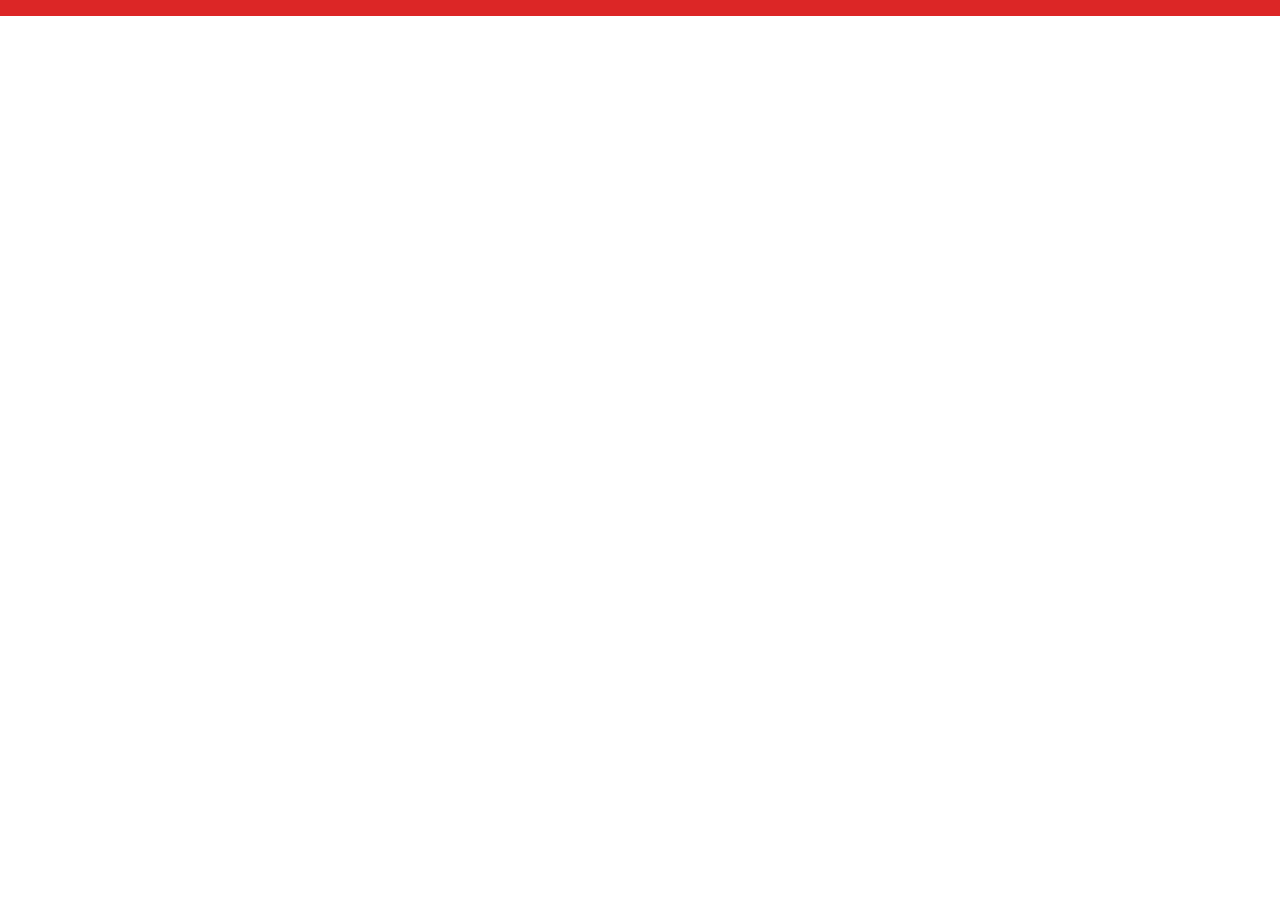
==== index.html @ 54d31bce "Add files via upload" ====
<!doctype html>
<html lang="en">
  <head>
    <meta charset="utf-8">
    <meta name="viewport" content="width=device-width, initial-scale=1">
    <title>Site Barão Antonina</title>

    <!-- Bootstrap 5 CSS -->
    <link href="https://cdn.jsdelivr.net/npm/bootstrap@5.3.2/dist/css/bootstrap.min.css" rel="stylesheet">
    <!-- Bootstrap Icons -->
    <link rel="stylesheet" href="https://cdn.jsdelivr.net/npm/bootstrap-icons@1.11.1/font/bootstrap-icons.css">
    <!-- Google Fonts -->
    <link href="https://fonts.googleapis.com/css2?family=Inter:wght@300;400;500;600;700&family=Playfair+Display:wght@700;800&display=swap" rel="stylesheet">
    
    <link href="https://cdn.jsdelivr.net/npm/bootstrap@5.3.8/dist/css/bootstrap.min.css" rel="stylesheet" integrity="sha384-sRIl4kxILFvY47J16cr9ZwB07vP4J8+LH7qKQnuqkuIAvNWLzeN8tE5YBujZqJLB" crossorigin="anonymous">
  
    <style>
        body{
            font-family: 'Inter', sans-serif;
            background-color: white;
        }

        .breaking-news{
            background: #dc2626;
            color: white;
            padding: 0.5rem 0;
            font-size: 0.0rem;
        }

        .ticker-wrap{
            overflow: hidden;
            white-space: nowrap;
        }

        .ticker {
            display: inline-block;
            animation: ticker 30s linear infinite;
        }

        @keyframes ticker{
            0% {transform: translateX(100%);}
            100% {transform: translateX(-100%);}
        }
    </style>



</head>
  <body>

    <!--Breaking news ticker-->
    <div class ="breaking-news">
        <div class="container">
            <div class="d-flex alingn-items-center">
                <span class="badge bg-white text-danger me-3">Última Notícia</span>
                <div class="ticker">
                    📰 Última notícia do colégio. 👀 Confira o site.
                </div>

            </div>
        </div>
    </div>
   




    <script src="https://cdn.jsdelivr.net/npm/bootstrap@5.3.8/dist/js/bootstrap.bundle.min.js" integrity="sha384-FKyoEForCGlyvwx9Hj09JcYn3nv7wiPVlz7YYwJrWVcXK/BmnVDxM+D2scQbITxI" crossorigin="anonymous"></script>
  </body>
</html>
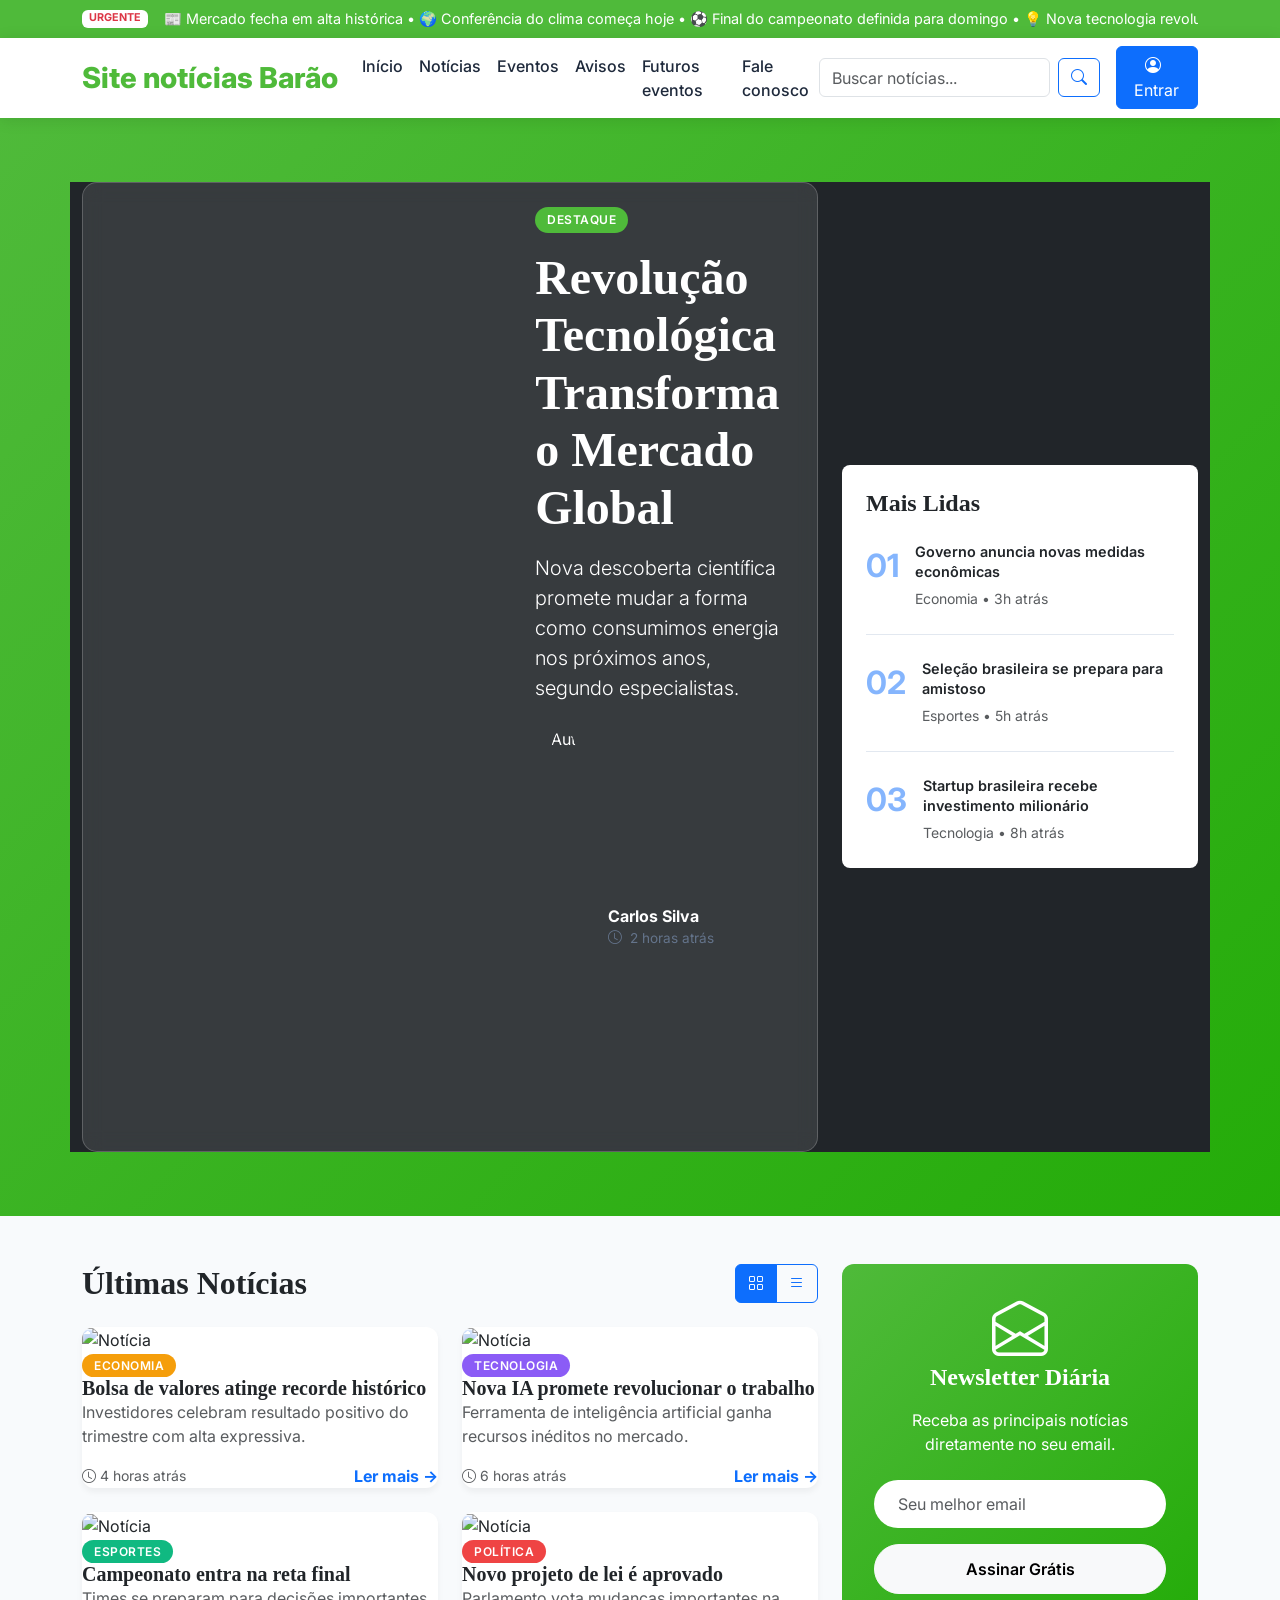
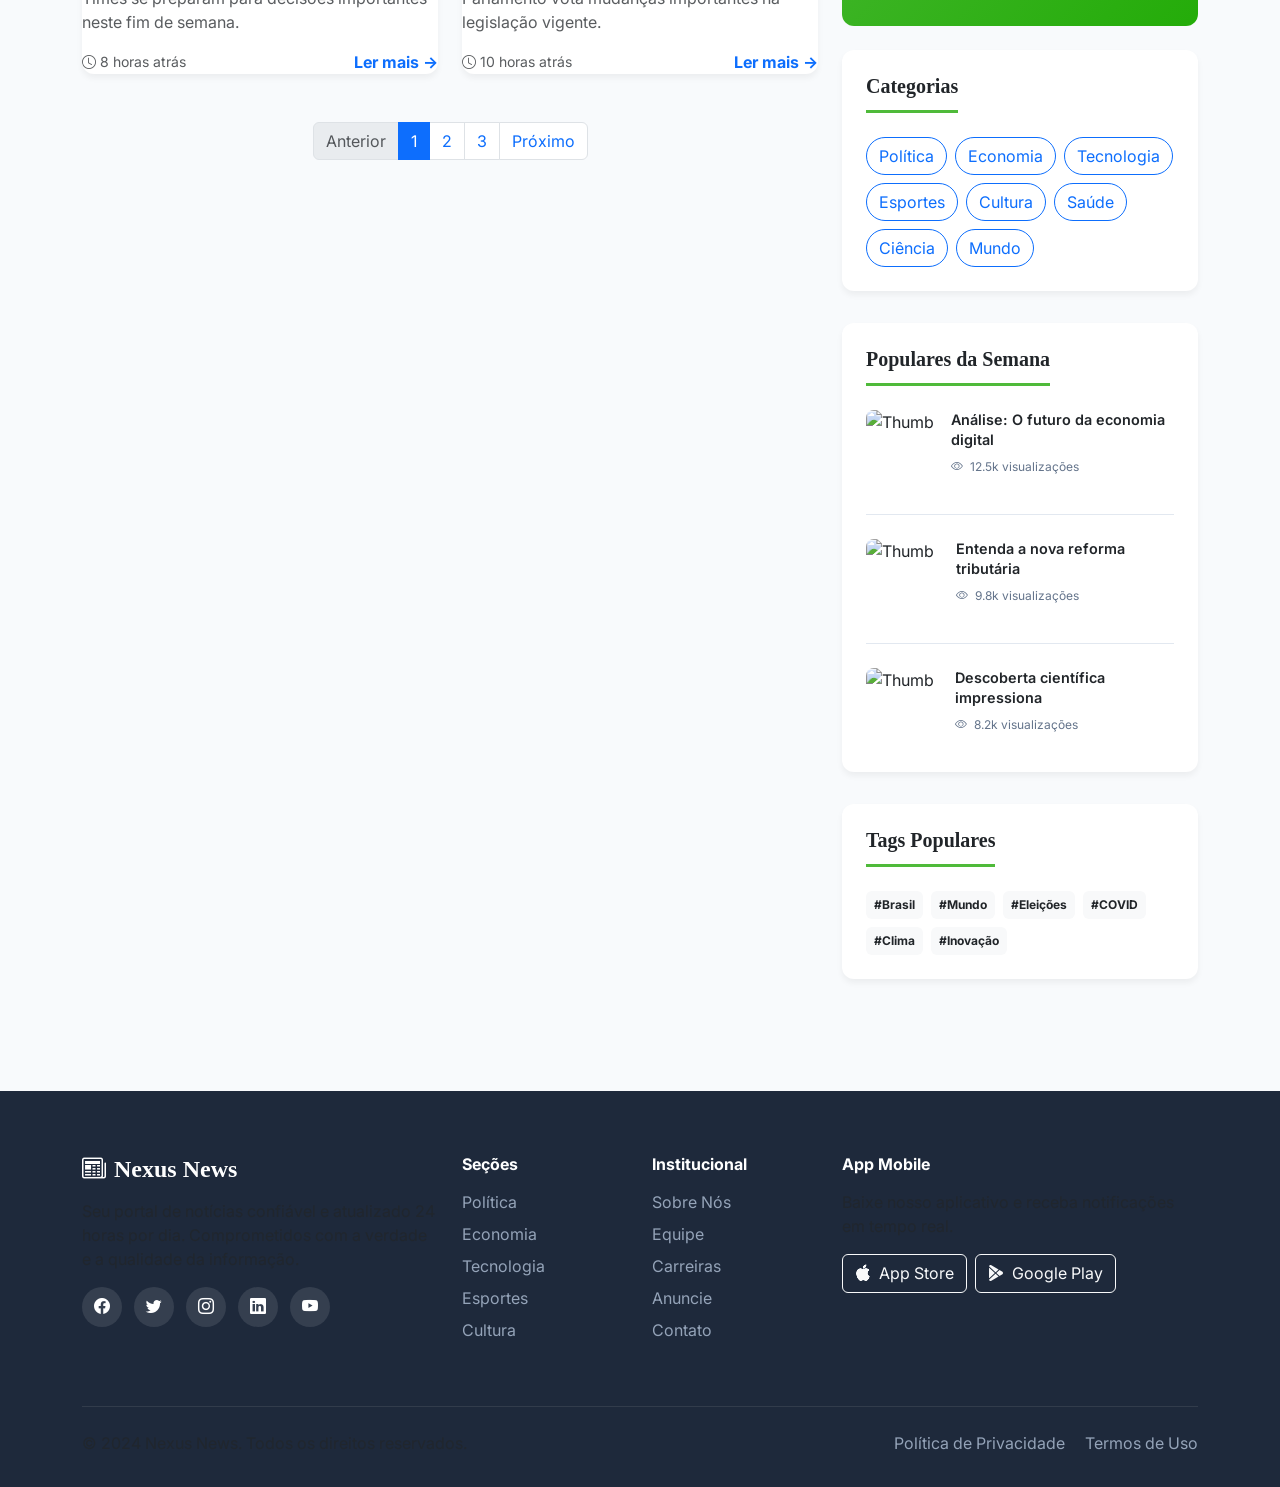
==== commit 27457443: "Add files via upload" ====
--- a/index.html
+++ b/index.html
@@ -1,10 +1,10 @@
-<!doctype html>
-<html lang="en">
-  <head>
-    <meta charset="utf-8">
-    <meta name="viewport" content="width=device-width, initial-scale=1">
-    <title>Site Barão Antonina</title>
-
+<!DOCTYPE html>
+<html lang="pt-BR">
+<head>
+    <meta charset="UTF-8">
+    <meta name="viewport" content="width=device-width, initial-scale=1.0">
+    <title>Nexus News - Notícias em Tempo Real</title>
+    
     <!-- Bootstrap 5 CSS -->
     <link href="https://cdn.jsdelivr.net/npm/bootstrap@5.3.2/dist/css/bootstrap.min.css" rel="stylesheet">
     <!-- Bootstrap Icons -->
@@ -12,22 +12,229 @@
     <!-- Google Fonts -->
     <link href="https://fonts.googleapis.com/css2?family=Inter:wght@300;400;500;600;700&family=Playfair+Display:wght@700;800&display=swap" rel="stylesheet">
     
-    <link href="https://cdn.jsdelivr.net/npm/bootstrap@5.3.8/dist/css/bootstrap.min.css" rel="stylesheet" integrity="sha384-sRIl4kxILFvY47J16cr9ZwB07vP4J8+LH7qKQnuqkuIAvNWLzeN8tE5YBujZqJLB" crossorigin="anonymous">
-  
     <style>
-        body{
+        :root {
+            --primary-color: #4fba3a;
+            --secondary-color: #24ac09;
+            --accent-color: #ffffff;
+            --dark-color: #1e293b;
+            --light-bg: #f8fafc;
+        }
+
+        body {
             font-family: 'Inter', sans-serif;
-            background-color: white;
-        }
-
-        .breaking-news{
-            background: #dc2626;
+            background-color: var(--light-bg);
+        }
+
+        h1, h2, h3, h4, h5 {
+            font-family: 'Playfair Display', serif;
+        }
+
+        /* Navbar */
+        .navbar {
+            box-shadow: 0 2px 15px rgba(0,0,0,0.1);
+            background: white !important;
+        }
+
+        .navbar-brand {
+            font-weight: 800;
+            font-size: 1.8rem;
+            color: var(--primary-color) !important;
+        }
+
+        .nav-link {
+            font-weight: 500;
+            color: var(--dark-color) !important;
+            transition: color 0.3s;
+        }
+
+        .nav-link:hover {
+            color: var(--primary-color) !important;
+        }
+
+        /* Hero Section */
+        .hero-section {
+            background: linear-gradient(135deg, var(--primary-color) 0%, var(--secondary-color) 100%);
+            color: white;
+            padding: 4rem 0;
+            margin-bottom: 3rem;
+        }
+
+        .hero-card {
+            background: rgba(255,255,255,0.1);
+            backdrop-filter: blur(10px);
+            border-radius: 15px;
+            overflow: hidden;
+            border: 1px solid rgba(255,255,255,0.2);
+        }
+
+        .hero-card img {
+            height: 400px;
+            object-fit: cover;
+        }
+
+        /* News Cards */
+        .news-card {
+            background: white;
+            border-radius: 12px;
+            overflow: hidden;
+            box-shadow: 0 4px 6px rgba(0,0,0,0.05);
+            transition: transform 0.3s, box-shadow 0.3s;
+            height: 100%;
+            border: none;
+        }
+
+        .news-card:hover {
+            transform: translateY(-5px);
+            box-shadow: 0 12px 24px rgba(0,0,0,0.1);
+        }
+
+        .news-card img {
+            height: 220px;
+            object-fit: cover;
+        }
+
+        .category-badge {
+            background: var(--primary-color);
+            color: white;
+            padding: 0.25rem 0.75rem;
+            border-radius: 20px;
+            font-size: 0.75rem;
+            font-weight: 600;
+            text-transform: uppercase;
+            letter-spacing: 0.5px;
+        }
+
+        .category-tech { background: #8b5cf6; }
+        .category-politics { background: #ef4444; }
+        .category-sports { background: #10b981; }
+        .category-business { background: #f59e0b; }
+
+        /* Sidebar */
+        .sidebar-widget {
+            background: white;
+            border-radius: 12px;
+            padding: 1.5rem;
+            margin-bottom: 2rem;
+            box-shadow: 0 4px 6px rgba(0,0,0,0.05);
+        }
+
+        .widget-title {
+            font-weight: 700;
+            margin-bottom: 1.5rem;
+            padding-bottom: 0.75rem;
+            border-bottom: 3px solid var(--primary-color);
+            display: inline-block;
+        }
+
+        .news-list-item {
+            display: flex;
+            gap: 1rem;
+            margin-bottom: 1.5rem;
+            padding-bottom: 1.5rem;
+            border-bottom: 1px solid #e2e8f0;
+        }
+
+        .news-list-item:last-child {
+            border-bottom: none;
+            margin-bottom: 0;
+            padding-bottom: 0;
+        }
+
+        .news-list-item img {
+            width: 80px;
+            height: 80px;
+            object-fit: cover;
+            border-radius: 8px;
+        }
+
+        .news-list-item h6 {
+            font-size: 0.9rem;
+            font-weight: 600;
+            line-height: 1.4;
+            margin-bottom: 0.5rem;
+        }
+
+        .news-list-item .meta {
+            font-size: 0.75rem;
+            color: #64748b;
+        }
+
+        /* Newsletter */
+        .newsletter-box {
+            background: linear-gradient(135deg, var(--primary-color), var(--secondary-color));
+            color: white;
+            border-radius: 12px;
+            padding: 2rem;
+            text-align: center;
+        }
+
+        .newsletter-box input {
+            border-radius: 25px;
+            border: none;
+            padding: 0.75rem 1.5rem;
+        }
+
+        .newsletter-box button {
+            border-radius: 25px;
+            padding: 0.75rem 2rem;
+            font-weight: 600;
+        }
+
+        /* Footer */
+        footer {
+            background: var(--dark-color);
+            color: white;
+            padding: 4rem 0 2rem;
+            margin-top: 5rem;
+        }
+
+        .footer-link {
+            color: #94a3b8;
+            text-decoration: none;
+            transition: color 0.3s;
+        }
+
+        .footer-link:hover {
+            color: white;
+        }
+
+        .social-icon {
+            width: 40px;
+            height: 40px;
+            background: rgba(255,255,255,0.1);
+            border-radius: 50%;
+            display: inline-flex;
+            align-items: center;
+            justify-content: center;
+            color: white;
+            margin-right: 0.5rem;
+            transition: background 0.3s;
+        }
+
+        .social-icon:hover {
+            background: var(--primary-color);
+            color: white;
+        }
+
+        /* Date Badge */
+        .date-badge {
+            color: #64748b;
+            font-size: 0.85rem;
+            display: flex;
+            align-items: center;
+            gap: 0.5rem;
+        }
+
+        /* Breaking News Ticker */
+        .breaking-news {
+            background: #4fba3a;
             color: white;
             padding: 0.5rem 0;
-            font-size: 0.0rem;
-        }
-
-        .ticker-wrap{
+            font-size: 0.9rem;
+        }
+
+        .ticker-wrap {
             overflow: hidden;
             white-space: nowrap;
         }
@@ -37,34 +244,379 @@
             animation: ticker 30s linear infinite;
         }
 
-        @keyframes ticker{
-            0% {transform: translateX(100%);}
-            100% {transform: translateX(-100%);}
+        @keyframes ticker {
+            0% { transform: translateX(100%); }
+            100% { transform: translateX(-100%); }
+        }
+
+        /* Responsive */
+        @media (max-width: 768px) {
+            .hero-card img {
+                height: 250px;
+            }
         }
     </style>
-
-
-
 </head>
-  <body>
-
-    <!--Breaking news ticker-->
-    <div class ="breaking-news">
+<body>
+
+    <!-- Breaking News Ticker -->
+    <div class="breaking-news">
         <div class="container">
-            <div class="d-flex alingn-items-center">
-                <span class="badge bg-white text-danger me-3">Última Notícia</span>
-                <div class="ticker">
-                    📰 Última notícia do colégio. 👀 Confira o site.
-                </div>
-
+            <div class="d-flex align-items-center">
+                <span class="badge bg-white text-danger me-3">URGENTE</span>
+                <div class="ticker-wrap flex-grow-1">
+                    <div class="ticker">
+                        📰 Mercado fecha em alta histórica • 🌍 Conferência do clima começa hoje • ⚽ Final do campeonato definida para domingo • 💡 Nova tecnologia revoluciona setor de energia
+                    </div>
+                </div>
             </div>
         </div>
     </div>
-   
-
-
-
-
-    <script src="https://cdn.jsdelivr.net/npm/bootstrap@5.3.8/dist/js/bootstrap.bundle.min.js" integrity="sha384-FKyoEForCGlyvwx9Hj09JcYn3nv7wiPVlz7YYwJrWVcXK/BmnVDxM+D2scQbITxI" crossorigin="anonymous"></script>
-  </body>
-</html>+
+    <!-- Navbar -->
+    <nav class="navbar navbar-expand-lg navbar-light sticky-top">
+        <div class="container">
+            <a class="navbar-brand" href="#">
+                <img src="C:\Users\aluno\Downloads\Logo_Bola_PNG (2).png" alt="" width="30px">Site notícias Barão
+            </a>
+            <button class="navbar-toggler" type="button" data-bs-toggle="collapse" data-bs-target="#navbarNav">
+                <span class="navbar-toggler-icon"></span>
+            </button>
+            <div class="collapse navbar-collapse" id="navbarNav">
+                <ul class="navbar-nav me-auto mb-2 mb-lg-0">
+                    <li class="nav-item">
+                        <a class="nav-link active" href="#">Início</a>
+                    </li>
+                    <li class="nav-item">
+                        <a class="nav-link" href="#">Notícias</a>
+                    </li>
+                    <li class="nav-item">
+                        <a class="nav-link" href="#">Eventos</a>
+                    </li>
+                    <li class="nav-item">
+                        <a class="nav-link" href="#">Avisos</a>
+                    </li>
+                    <li class="nav-item">
+                        <a class="nav-link" href="#">Futuros eventos</a>
+                    </li>
+                    <li class="nav-item">
+                        <a class="nav-link" href="#">Fale conosco</a>
+                    </li>
+                </ul>
+                <form class="d-flex" role="search">
+                    <input class="form-control me-2" type="search" placeholder="Buscar notícias..." aria-label="Search">
+                    <button class="btn btn-outline-primary" type="submit"><i class="bi bi-search"></i></button>
+                </form>
+                <div class="ms-3">
+                    <button class="btn btn-primary"><i class="bi bi-person-circle me-2"></i>Entrar</button>
+                </div>
+            </div>
+        </div>
+    </nav>
+
+    <!-- Hero Section -->
+    <section class="hero-section">
+        <div class="container">
+            <div class="row align-items-center bg-dark" >
+                <div class="col-lg-8">
+                    <div class="hero-card">
+                        <div class="row g-0">
+                            <div class="col-md-7">
+                               <img src="C:\Users\aluno\Downloads\Logo_Bola_PNG (2).png" alt=""  class="img-fluid">
+                            </div>
+                            <div class="col-md-5 p-4 d-flex flex-column justify-content-center">
+                                <span class="category-badge mb-3 align-self-start">Destaque</span>
+                                <h1 class="display-5 fw-bold mb-3">Revolução Tecnológica Transforma o Mercado Global</h1>
+                                <p class="lead mb-4">Nova descoberta científica promete mudar a forma como consumimos energia nos próximos anos, segundo especialistas.</p>
+                                <div class="d-flex align-items-center gap-3">
+                                    <img src="https://i.pravatar.cc/40?img=12" class="rounded-circle" alt="Autor">
+                                    <div>
+                                        <div class="fw-bold">Carlos Silva</div>
+                                        <div class="date-badge"><i class="bi bi-clock"></i> 2 horas atrás</div>
+                                    </div>
+                                </div>
+                            </div>
+                        </div>
+                    </div>
+                </div>
+                <div class="col-lg-4 mt-4 mt-lg-0">
+                    <div class="bg-white text-dark p-4 rounded-3 h-100">
+                        <h4 class="fw-bold mb-4">Mais Lidas</h4>
+                        <div class="news-list-item">
+                            <span class="fs-2 fw-bold text-primary opacity-50">01</span>
+                            <div>
+                                <h6 class="mb-1">Governo anuncia novas medidas econômicas</h6>
+                                <small class="text-muted">Economia • 3h atrás</small>
+                            </div>
+                        </div>
+                        <div class="news-list-item">
+                            <span class="fs-2 fw-bold text-primary opacity-50">02</span>
+                            <div>
+                                <h6 class="mb-1">Seleção brasileira se prepara para amistoso</h6>
+                                <small class="text-muted">Esportes • 5h atrás</small>
+                            </div>
+                        </div>
+                        <div class="news-list-item">
+                            <span class="fs-2 fw-bold text-primary opacity-50">03</span>
+                            <div>
+                                <h6 class="mb-1">Startup brasileira recebe investimento milionário</h6>
+                                <small class="text-muted">Tecnologia • 8h atrás</small>
+                            </div>
+                        </div>
+                    </div>
+                </div>
+            </div>
+        </div>
+    </section>
+
+    <!-- Main Content -->
+    <div class="container">
+        <div class="row">
+            <!-- News Grid -->
+            <div class="col-lg-8">
+                <div class="d-flex justify-content-between align-items-center mb-4">
+                    <h2 class="fw-bold mb-0">Últimas Notícias</h2>
+                    <div class="btn-group">
+                        <button class="btn btn-outline-primary active"><i class="bi bi-grid"></i></button>
+                        <button class="btn btn-outline-primary"><i class="bi bi-list"></i></button>
+                    </div>
+                </div>
+
+                <div class="row g-4">
+                    <!-- News Card 1 -->
+                    <div class="col-md-6">
+                        <div class="news-card">
+                            <img src="https://images.unsplash.com/photo-1486406146926-c627a92ad1ab?w=600&h=400&fit=crop" class="card-img-top" alt="Notícia">
+                            <div class="card-body">
+                                <span class="category-badge category-business mb-2">Economia</span>
+                                <h5 class="card-title fw-bold">Bolsa de valores atinge recorde histórico</h5>
+                                <p class="card-text text-muted">Investidores celebram resultado positivo do trimestre com alta expressiva.</p>
+                                <div class="d-flex justify-content-between align-items-center mt-3">
+                                    <small class="text-muted"><i class="bi bi-clock me-1"></i>4 horas atrás</small>
+                                    <a href="#" class="text-primary text-decoration-none fw-bold">Ler mais →</a>
+                                </div>
+                            </div>
+                        </div>
+                    </div>
+
+                    <!-- News Card 2 -->
+                    <div class="col-md-6">
+                        <div class="news-card">
+                            <img src="https://images.unsplash.com/photo-1519389950473-47ba0277781c?w=600&h=400&fit=crop" class="card-img-top" alt="Notícia">
+                            <div class="card-body">
+                                <span class="category-badge category-tech mb-2">Tecnologia</span>
+                                <h5 class="card-title fw-bold">Nova IA promete revolucionar o trabalho</h5>
+                                <p class="card-text text-muted">Ferramenta de inteligência artificial ganha recursos inéditos no mercado.</p>
+                                <div class="d-flex justify-content-between align-items-center mt-3">
+                                    <small class="text-muted"><i class="bi bi-clock me-1"></i>6 horas atrás</small>
+                                    <a href="#" class="text-primary text-decoration-none fw-bold">Ler mais →</a>
+                                </div>
+                            </div>
+                        </div>
+                    </div>
+
+                    <!-- News Card 3 -->
+                    <div class="col-md-6">
+                        <div class="news-card">
+                            <img src="https://images.unsplash.com/photo-1461896836934-ffe607ba8211?w=600&h=400&fit=crop" class="card-img-top" alt="Notícia">
+                            <div class="card-body">
+                                <span class="category-badge category-sports mb-2">Esportes</span>
+                                <h5 class="card-title fw-bold">Campeonato entra na reta final</h5>
+                                <p class="card-text text-muted">Times se preparam para decisões importantes neste fim de semana.</p>
+                                <div class="d-flex justify-content-between align-items-center mt-3">
+                                    <small class="text-muted"><i class="bi bi-clock me-1"></i>8 horas atrás</small>
+                                    <a href="#" class="text-primary text-decoration-none fw-bold">Ler mais →</a>
+                                </div>
+                            </div>
+                        </div>
+                    </div>
+
+                    <!-- News Card 4 -->
+                    <div class="col-md-6">
+                        <div class="news-card">
+                            <img src="https://images.unsplash.com/photo-1529107386315-e1a2ed48a620?w=600&h=400&fit=crop" class="card-img-top" alt="Notícia">
+                            <div class="card-body">
+                                <span class="category-badge category-politics mb-2">Política</span>
+                                <h5 class="card-title fw-bold">Novo projeto de lei é aprovado</h5>
+                                <p class="card-text text-muted">Parlamento vota mudanças importantes na legislação vigente.</p>
+                                <div class="d-flex justify-content-between align-items-center mt-3">
+                                    <small class="text-muted"><i class="bi bi-clock me-1"></i>10 horas atrás</small>
+                                    <a href="#" class="text-primary text-decoration-none fw-bold">Ler mais →</a>
+                                </div>
+                            </div>
+                        </div>
+                    </div>
+                </div>
+
+                <!-- Pagination -->
+                <nav class="mt-5">
+                    <ul class="pagination justify-content-center">
+                        <li class="page-item disabled"><a class="page-link" href="#">Anterior</a></li>
+                        <li class="page-item active"><a class="page-link" href="#">1</a></li>
+                        <li class="page-item"><a class="page-link" href="#">2</a></li>
+                        <li class="page-item"><a class="page-link" href="#">3</a></li>
+                        <li class="page-item"><a class="page-link" href="#">Próximo</a></li>
+                    </ul>
+                </nav>
+            </div>
+
+            <!-- Sidebar -->
+            <div class="col-lg-4">
+                <!-- Newsletter -->
+                <div class="newsletter-box mb-4">
+                    <i class="bi bi-envelope-open display-4 mb-3"></i>
+                    <h4 class="fw-bold mb-3">Newsletter Diária</h4>
+                    <p class="mb-4">Receba as principais notícias diretamente no seu email.</p>
+                    <form>
+                        <div class="mb-3">
+                            <input type="email" class="form-control" placeholder="Seu melhor email">
+                        </div>
+                        <button type="submit" class="btn btn-light w-100">Assinar Grátis</button>
+                    </form>
+                </div>
+
+                <!-- Categories -->
+                <div class="sidebar-widget">
+                    <h5 class="widget-title">Categorias</h5>
+                    <div class="d-flex flex-wrap gap-2">
+                        <a href="#" class="btn btn-outline-primary rounded-pill">Política</a>
+                        <a href="#" class="btn btn-outline-primary rounded-pill">Economia</a>
+                        <a href="#" class="btn btn-outline-primary rounded-pill">Tecnologia</a>
+                        <a href="#" class="btn btn-outline-primary rounded-pill">Esportes</a>
+                        <a href="#" class="btn btn-outline-primary rounded-pill">Cultura</a>
+                        <a href="#" class="btn btn-outline-primary rounded-pill">Saúde</a>
+                        <a href="#" class="btn btn-outline-primary rounded-pill">Ciência</a>
+                        <a href="#" class="btn btn-outline-primary rounded-pill">Mundo</a>
+                    </div>
+                </div>
+
+                <!-- Popular Posts -->
+                <div class="sidebar-widget">
+                    <h5 class="widget-title">Populares da Semana</h5>
+                    
+                    <div class="news-list-item">
+                        <img src="https://images.unsplash.com/photo-1551288049-bebda4e38f71?w=150&h=150&fit=crop" alt="Thumb">
+                        <div>
+                            <h6>Análise: O futuro da economia digital</h6>
+                            <div class="meta"><i class="bi bi-eye me-1"></i> 12.5k visualizações</div>
+                        </div>
+                    </div>
+
+                    <div class="news-list-item">
+                        <img src="https://images.unsplash.com/photo-1541534741688-6078c6bfb5c5?w=150&h=150&fit=crop" alt="Thumb">
+                        <div>
+                            <h6>Entenda a nova reforma tributária</h6>
+                            <div class="meta"><i class="bi bi-eye me-1"></i> 9.8k visualizações</div>
+                        </div>
+                    </div>
+
+                    <div class="news-list-item">
+                        <img src="https://images.unsplash.com/photo-1579952363873-27f3bade9f55?w=150&h=150&fit=crop" alt="Thumb">
+                        <div>
+                            <h6>Descoberta científica impressiona</h6>
+                            <div class="meta"><i class="bi bi-eye me-1"></i> 8.2k visualizações</div>
+                        </div>
+                    </div>
+                </div>
+
+                <!-- Tags -->
+                <div class="sidebar-widget">
+                    <h5 class="widget-title">Tags Populares</h5>
+                    <div class="d-flex flex-wrap gap-2">
+                        <span class="badge bg-light text-dark p-2">#Brasil</span>
+                        <span class="badge bg-light text-dark p-2">#Mundo</span>
+                        <span class="badge bg-light text-dark p-2">#Eleições</span>
+                        <span class="badge bg-light text-dark p-2">#COVID</span>
+                        <span class="badge bg-light text-dark p-2">#Clima</span>
+                        <span class="badge bg-light text-dark p-2">#Inovação</span>
+                    </div>
+                </div>
+            </div>
+        </div>
+    </div>
+
+    <!-- Footer -->
+    <footer>
+        <div class="container">
+            <div class="row">
+                <div class="col-lg-4 mb-4">
+                    <h4 class="fw-bold mb-3"><i class="bi bi-newspaper me-2"></i>Nexus News</h4>
+                    <p class="text-muted">Seu portal de notícias confiável e atualizado 24 horas por dia. Comprometidos com a verdade e a qualidade da informação.</p>
+                    <div class="mt-3">
+                        <a href="#" class="social-icon"><i class="bi bi-facebook"></i></a>
+                        <a href="#" class="social-icon"><i class="bi bi-twitter"></i></a>
+                        <a href="#" class="social-icon"><i class="bi bi-instagram"></i></a>
+                        <a href="#" class="social-icon"><i class="bi bi-linkedin"></i></a>
+                        <a href="#" class="social-icon"><i class="bi bi-youtube"></i></a>
+                    </div>
+                </div>
+                <div class="col-lg-2 col-md-6 mb-4">
+                    <h6 class="fw-bold mb-3">Seções</h6>
+                    <ul class="list-unstyled">
+                        <li class="mb-2"><a href="#" class="footer-link">Política</a></li>
+                        <li class="mb-2"><a href="#" class="footer-link">Economia</a></li>
+                        <li class="mb-2"><a href="#" class="footer-link">Tecnologia</a></li>
+                        <li class="mb-2"><a href="#" class="footer-link">Esportes</a></li>
+                        <li class="mb-2"><a href="#" class="footer-link">Cultura</a></li>
+                    </ul>
+                </div>
+                <div class="col-lg-2 col-md-6 mb-4">
+                    <h6 class="fw-bold mb-3">Institucional</h6>
+                    <ul class="list-unstyled">
+                        <li class="mb-2"><a href="#" class="footer-link">Sobre Nós</a></li>
+                        <li class="mb-2"><a href="#" class="footer-link">Equipe</a></li>
+                        <li class="mb-2"><a href="#" class="footer-link">Carreiras</a></li>
+                        <li class="mb-2"><a href="#" class="footer-link">Anuncie</a></li>
+                        <li class="mb-2"><a href="#" class="footer-link">Contato</a></li>
+                    </ul>
+                </div>
+                <div class="col-lg-4 col-md-6 mb-4">
+                    <h6 class="fw-bold mb-3">App Mobile</h6>
+                    <p class="text-muted">Baixe nosso aplicativo e receba notificações em tempo real.</p>
+                    <div class="d-flex gap-2">
+                        <button class="btn btn-outline-light">
+                            <i class="bi bi-apple me-2"></i>App Store
+                        </button>
+                        <button class="btn btn-outline-light">
+                            <i class="bi bi-google-play me-2"></i>Google Play
+                        </button>
+                    </div>
+                </div>
+            </div>
+            <hr class="my-4 border-secondary">
+            <div class="row align-items-center">
+                <div class="col-md-6 text-center text-md-start">
+                    <p class="mb-0 text-muted">&copy; 2024 Nexus News. Todos os direitos reservados.</p>
+                </div>
+                <div class="col-md-6 text-center text-md-end mt-3 mt-md-0">
+                    <a href="#" class="footer-link me-3">Política de Privacidade</a>
+                    <a href="#" class="footer-link">Termos de Uso</a>
+                </div>
+            </div>
+        </div>
+    </footer>
+
+    <!-- Bootstrap JS -->
+    <script src="https://cdn.jsdelivr.net/npm/bootstrap@5.3.2/dist/js/bootstrap.bundle.min.js"></script>
+    
+    <!-- Custom JS -->
+    <script>
+        // Ativar tooltips
+        var tooltipTriggerList = [].slice.call(document.querySelectorAll('[data-bs-toggle="tooltip"]'))
+        var tooltipList = tooltipTriggerList.map(function (tooltipTriggerEl) {
+            return new bootstrap.Tooltip(tooltipTriggerEl)
+        })
+
+        // Animação suave ao scroll
+        document.querySelectorAll('a[href^="#"]').forEach(anchor => {
+            anchor.addEventListener('click', function (e) {
+                e.preventDefault();
+                const target = document.querySelector(this.getAttribute('href'));
+                if (target) {
+                    target.scrollIntoView({
+                        behavior: 'smooth'
+                    });
+                }
+            });
+        });
+    </script>
